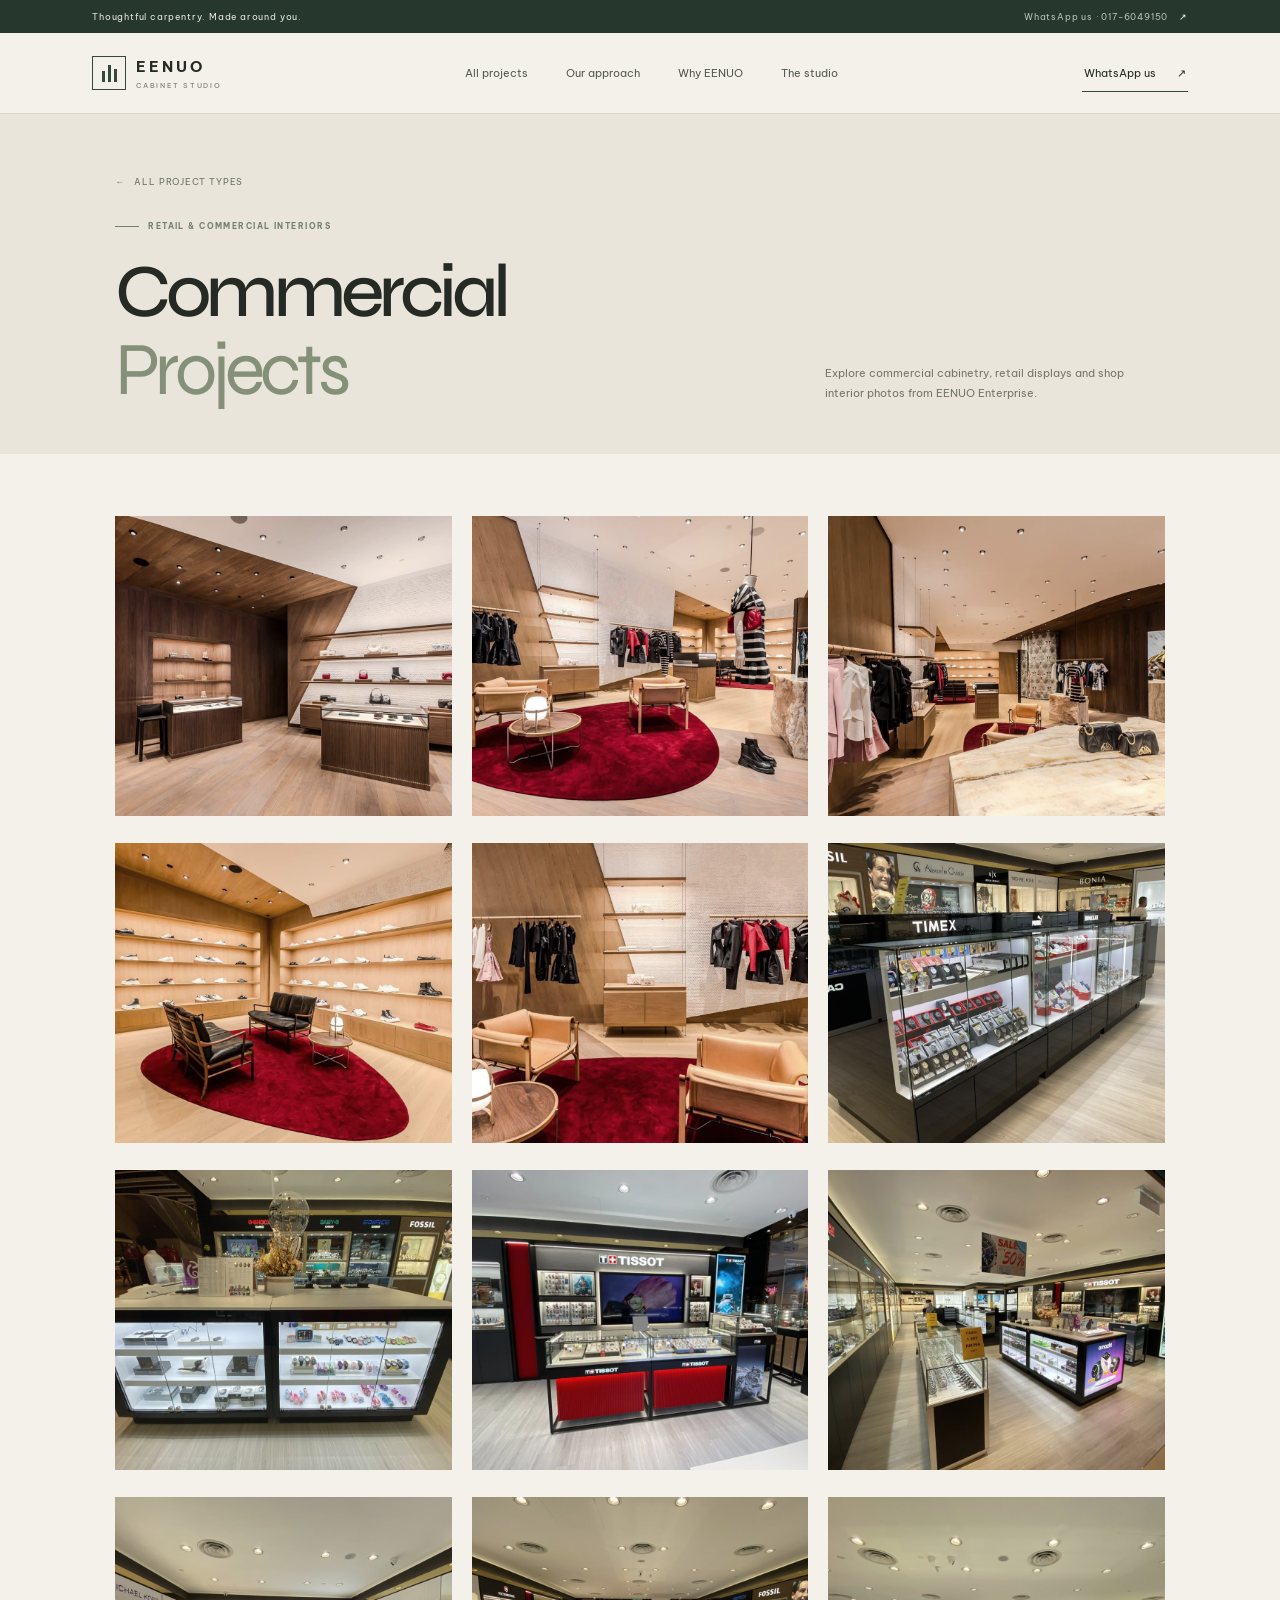
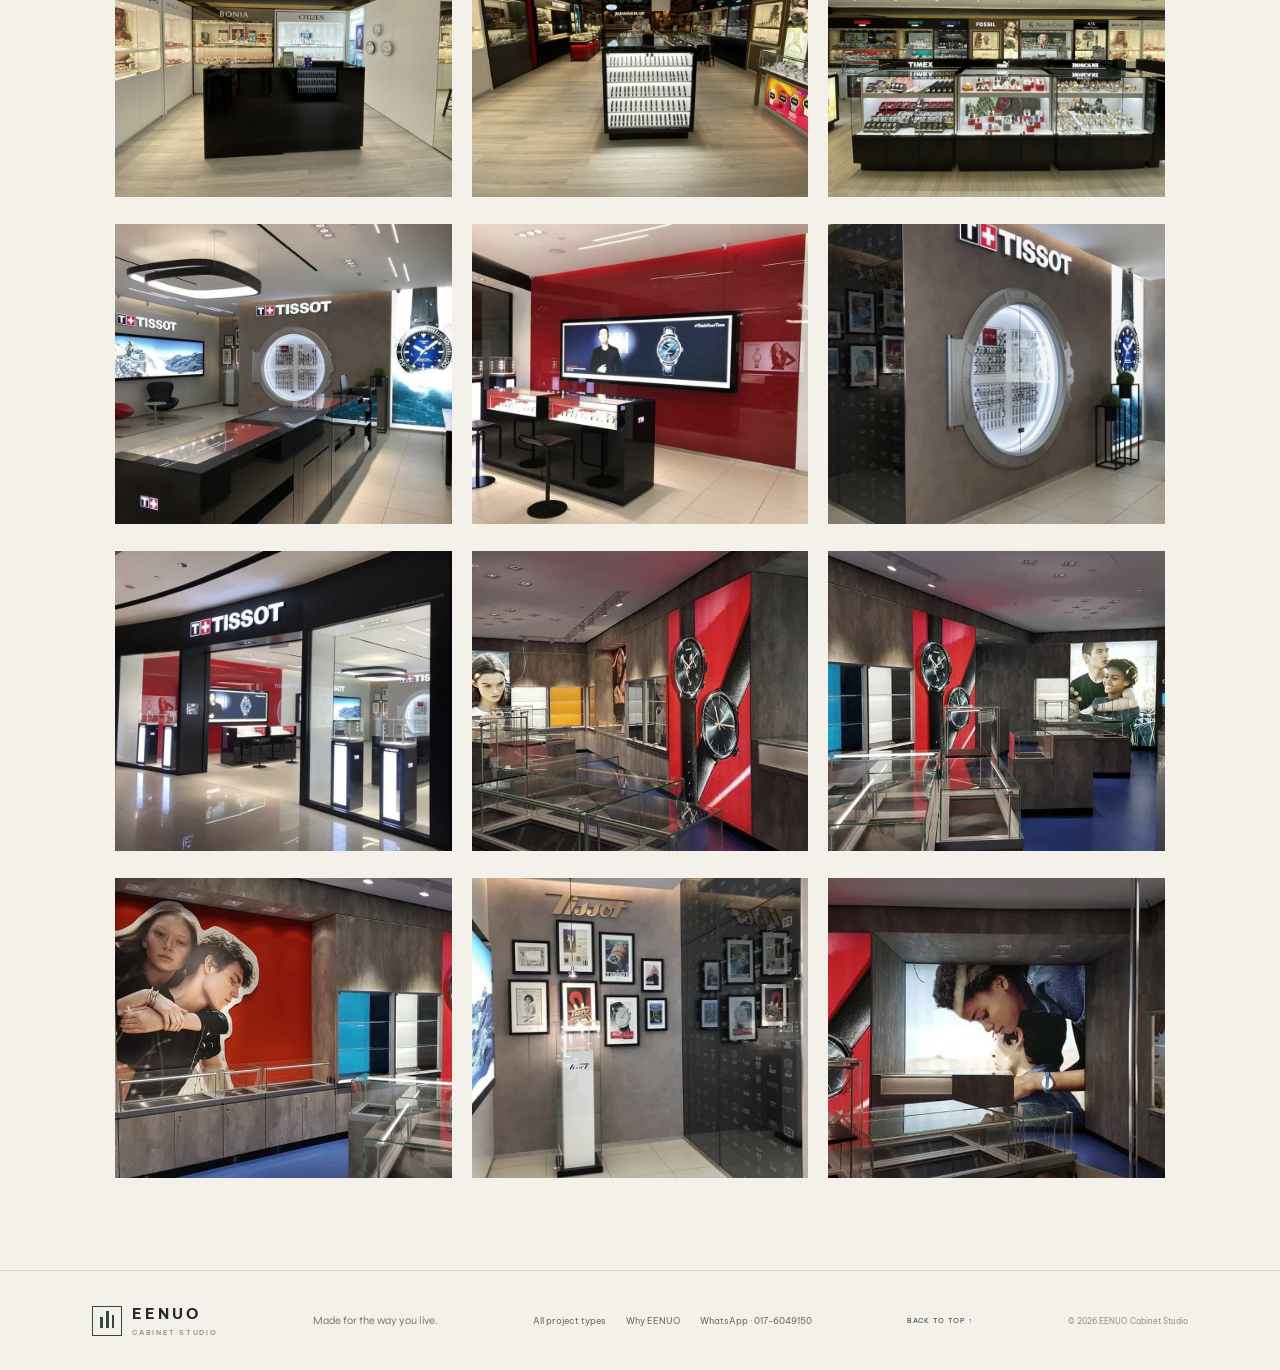
==== commercial.html @ 4eb57b09 "Add EENUO website pages and styles" ====
<!doctype html>
<html lang="en">
  <head>
    <meta charset="UTF-8" />
    <meta name="viewport" content="width=device-width, initial-scale=1.0" />
    <meta name="theme-color" content="#f4f1ea" />
    <meta name="description" content="21 commercial project photos from EENUO Cabinet Studio." />
    <title>Commercial Projects — EENUO Cabinet Studio</title>
    <link rel="preconnect" href="https://fonts.googleapis.com" />
    <link rel="preconnect" href="https://fonts.gstatic.com" crossorigin />
    <link href="https://fonts.googleapis.com/css2?family=Be+Vietnam+Pro:wght@400;500;600;700&family=Syne:wght@400;500;600;700&display=swap" rel="stylesheet" />
    <link rel="stylesheet" href="styles.css" />
    <link rel="stylesheet" href="styles-portfolio.css" />
  </head>
  <body>
    <div class="topline"><span>Thoughtful carpentry. Made around you.</span><a href="https://wa.me/60176049150?text=Hi%20EENUO%20Cabinet%20Studio%2C%20I%27d%20like%20to%20discuss%20a%20project." target="_blank" rel="noreferrer">WhatsApp us · 017-6049150 <span aria-hidden="true">↗</span></a></div>
    <header class="site-header">
      <a class="wordmark" href="index.html#top" aria-label="EENUO Cabinet Studio home"><span class="wordmark-icon" aria-hidden="true"><i></i><i></i><i></i></span><span>EENUO<small>CABINET STUDIO</small></span></a>
      <nav class="desktop-nav" aria-label="Main navigation"><a href="index.html#work">All projects</a><a href="index.html#approach">Our approach</a><a href="index.html#why-us">Why EENUO</a><a href="index.html#studio">The studio</a></nav>
      <a class="nav-cta" href="https://wa.me/60176049150?text=Hi%20EENUO%20Cabinet%20Studio%2C%20I%27d%20like%20to%20discuss%20a%20project." target="_blank" rel="noreferrer">WhatsApp us <span aria-hidden="true">↗</span></a>
      <details class="mobile-nav"><summary aria-label="Open navigation"><span></span><span></span></summary><div class="mobile-panel"><a href="index.html#work">All projects</a><a href="index.html#approach">Our approach</a><a href="index.html#why-us">Why EENUO</a><a href="index.html#studio">The studio</a><a href="https://wa.me/60176049150?text=Hi%20EENUO%20Cabinet%20Studio%2C%20I%27d%20like%20to%20discuss%20a%20project." target="_blank" rel="noreferrer">WhatsApp us ↗</a></div></details>
    </header>
    <main>
      <section class="portfolio-hero">
        <a class="portfolio-back" href="index.html#work">← <span>All project types</span></a>
        <div class="portfolio-heading"><div><p class="eyebrow"><span></span> RETAIL & COMMERCIAL INTERIORS</p><h1>Commercial<br /><em>Projects</em></h1></div><p>Explore commercial cabinetry, retail displays and shop interior photos from EENUO Enterprise.</p></div>
      </section>
      <section class="portfolio-gallery" aria-label="Commercial project gallery">
        <div class="gallery-grid">
        <button class="gallery-item" type="button" data-lightbox-src="assets/commercial/commercial-01.jpg" aria-label="View Commercial project 01 photo">
          <span class="gallery-image"><img src="assets/commercial/commercial-01.jpg" alt="Commercial cabinetry and interior work photo 01 from EENUO Enterprise" loading="lazy" /></span>
        </button>
        <button class="gallery-item" type="button" data-lightbox-src="assets/commercial/commercial-02.jpg" aria-label="View Commercial project 02 photo">
          <span class="gallery-image"><img src="assets/commercial/commercial-02.jpg" alt="Commercial cabinetry and interior work photo 02 from EENUO Enterprise" loading="lazy" /></span>
        </button>
        <button class="gallery-item" type="button" data-lightbox-src="assets/commercial/commercial-03.jpg" aria-label="View Commercial project 03 photo">
          <span class="gallery-image"><img src="assets/commercial/commercial-03.jpg" alt="Commercial cabinetry and interior work photo 03 from EENUO Enterprise" loading="lazy" /></span>
        </button>
        <button class="gallery-item" type="button" data-lightbox-src="assets/commercial/commercial-04.jpg" aria-label="View Commercial project 04 photo">
          <span class="gallery-image"><img src="assets/commercial/commercial-04.jpg" alt="Commercial cabinetry and interior work photo 04 from EENUO Enterprise" loading="lazy" /></span>
        </button>
        <button class="gallery-item" type="button" data-lightbox-src="assets/commercial/commercial-05.jpg" aria-label="View Commercial project 05 photo">
          <span class="gallery-image"><img src="assets/commercial/commercial-05.jpg" alt="Commercial cabinetry and interior work photo 05 from EENUO Enterprise" loading="lazy" /></span>
        </button>
        <button class="gallery-item" type="button" data-lightbox-src="assets/commercial/commercial-06.jpg" aria-label="View Commercial project 06 photo">
          <span class="gallery-image"><img src="assets/commercial/commercial-06.jpg" alt="Commercial cabinetry and interior work photo 06 from EENUO Enterprise" loading="lazy" /></span>
        </button>
        <button class="gallery-item" type="button" data-lightbox-src="assets/commercial/commercial-07.jpg" aria-label="View Commercial project 07 photo">
          <span class="gallery-image"><img src="assets/commercial/commercial-07.jpg" alt="Commercial cabinetry and interior work photo 07 from EENUO Enterprise" loading="lazy" /></span>
        </button>
        <button class="gallery-item" type="button" data-lightbox-src="assets/commercial/commercial-08.jpg" aria-label="View Commercial project 08 photo">
          <span class="gallery-image"><img src="assets/commercial/commercial-08.jpg" alt="Commercial cabinetry and interior work photo 08 from EENUO Enterprise" loading="lazy" /></span>
        </button>
        <button class="gallery-item" type="button" data-lightbox-src="assets/commercial/commercial-09.jpg" aria-label="View Commercial project 09 photo">
          <span class="gallery-image"><img src="assets/commercial/commercial-09.jpg" alt="Commercial cabinetry and interior work photo 09 from EENUO Enterprise" loading="lazy" /></span>
        </button>
        <button class="gallery-item" type="button" data-lightbox-src="assets/commercial/commercial-10.jpg" aria-label="View Commercial project 10 photo">
          <span class="gallery-image"><img src="assets/commercial/commercial-10.jpg" alt="Commercial cabinetry and interior work photo 10 from EENUO Enterprise" loading="lazy" /></span>
        </button>
        <button class="gallery-item" type="button" data-lightbox-src="assets/commercial/commercial-11.jpg" aria-label="View Commercial project 11 photo">
          <span class="gallery-image"><img src="assets/commercial/commercial-11.jpg" alt="Commercial cabinetry and interior work photo 11 from EENUO Enterprise" loading="lazy" /></span>
        </button>
        <button class="gallery-item" type="button" data-lightbox-src="assets/commercial/commercial-12.jpg" aria-label="View Commercial project 12 photo">
          <span class="gallery-image"><img src="assets/commercial/commercial-12.jpg" alt="Commercial cabinetry and interior work photo 12 from EENUO Enterprise" loading="lazy" /></span>
        </button>
        <button class="gallery-item" type="button" data-lightbox-src="assets/commercial/commercial-13.jpg" aria-label="View Commercial project 13 photo">
          <span class="gallery-image"><img src="assets/commercial/commercial-13.jpg" alt="Commercial cabinetry and interior work photo 13 from EENUO Enterprise" loading="lazy" /></span>
        </button>
        <button class="gallery-item" type="button" data-lightbox-src="assets/commercial/commercial-14.jpg" aria-label="View Commercial project 14 photo">
          <span class="gallery-image"><img src="assets/commercial/commercial-14.jpg" alt="Commercial cabinetry and interior work photo 14 from EENUO Enterprise" loading="lazy" /></span>
        </button>
        <button class="gallery-item" type="button" data-lightbox-src="assets/commercial/commercial-15.jpg" aria-label="View Commercial project 15 photo">
          <span class="gallery-image"><img src="assets/commercial/commercial-15.jpg" alt="Commercial cabinetry and interior work photo 15 from EENUO Enterprise" loading="lazy" /></span>
        </button>
        <button class="gallery-item" type="button" data-lightbox-src="assets/commercial/commercial-16.jpg" aria-label="View Commercial project 16 photo">
          <span class="gallery-image"><img src="assets/commercial/commercial-16.jpg" alt="Commercial cabinetry and interior work photo 16 from EENUO Enterprise" loading="lazy" /></span>
        </button>
        <button class="gallery-item" type="button" data-lightbox-src="assets/commercial/commercial-17.jpg" aria-label="View Commercial project 17 photo">
          <span class="gallery-image"><img src="assets/commercial/commercial-17.jpg" alt="Commercial cabinetry and interior work photo 17 from EENUO Enterprise" loading="lazy" /></span>
        </button>
        <button class="gallery-item" type="button" data-lightbox-src="assets/commercial/commercial-18.jpg" aria-label="View Commercial project 18 photo">
          <span class="gallery-image"><img src="assets/commercial/commercial-18.jpg" alt="Commercial cabinetry and interior work photo 18 from EENUO Enterprise" loading="lazy" /></span>
        </button>
        <button class="gallery-item" type="button" data-lightbox-src="assets/commercial/commercial-19.jpg" aria-label="View Commercial project 19 photo">
          <span class="gallery-image"><img src="assets/commercial/commercial-19.jpg" alt="Commercial cabinetry and interior work photo 19 from EENUO Enterprise" loading="lazy" /></span>
        </button>
        <button class="gallery-item" type="button" data-lightbox-src="assets/commercial/commercial-20.jpg" aria-label="View Commercial project 20 photo">
          <span class="gallery-image"><img src="assets/commercial/commercial-20.jpg" alt="Commercial cabinetry and interior work photo 20 from EENUO Enterprise" loading="lazy" /></span>
        </button>
        <button class="gallery-item" type="button" data-lightbox-src="assets/commercial/commercial-21.jpg" aria-label="View Commercial project 21 photo">
          <span class="gallery-image"><img src="assets/commercial/commercial-21.jpg" alt="Commercial cabinetry and interior work photo 21 from EENUO Enterprise" loading="lazy" /></span>
        </button>
        </div>
      </section>
    </main>
    <dialog class="lightbox" id="project-lightbox" aria-label="Project photo viewer">
      <img id="lightbox-image" alt="" />
      <div class="lightbox-bar"><button class="lightbox-close" type="button" aria-label="Close photo">×</button></div>
    </dialog>
    <footer class="footer"><a class="wordmark footer-brand" href="index.html#top"><span class="wordmark-icon" aria-hidden="true"><i></i><i></i><i></i></span><span>EENUO<small>CABINET STUDIO</small></span></a><p>Made for the way you live.</p><nav aria-label="Footer navigation"><a href="index.html#work">All project types</a><a href="index.html#why-us">Why EENUO</a><a href="https://wa.me/60176049150?text=Hi%20EENUO%20Cabinet%20Studio%2C%20I%27d%20like%20to%20discuss%20a%20project." target="_blank" rel="noreferrer">WhatsApp · 017-6049150</a></nav><a class="back-top" href="#top">BACK TO TOP ↑</a><span class="copyright">© 2026 EENUO Cabinet Studio</span></footer>
    <script src="script.js"></script>
  </body>
</html>
---- styles.css ----
:root{--paper:#f4f1ea;--paper2:#e9e5db;--ink:#262a25;--muted:#74766d;--line:#d9d6cc;--green:#34483c;--green2:#26372e;--olive:#a8a78e;--serif:"Manrope",Arial,sans-serif;--sans:"DM Sans",Arial,sans-serif}*{box-sizing:border-box}html{scroll-behavior:smooth;scroll-padding-top:90px}body{margin:0;background:var(--paper);color:var(--ink);font-family:var(--sans);font-size:14px;-webkit-font-smoothing:antialiased}a{color:inherit;text-decoration:none}img{display:block;width:100%;height:100%;object-fit:cover}.topline{height:33px;background:var(--green2);color:#e8e7df;display:flex;align-items:center;justify-content:space-between;padding:0 7.2%;font-size:9px;letter-spacing:.09em}.topline>a{color:#b9c0b2}.topline>a span{margin-left:8px;color:#fff}.site-header{height:81px;display:flex;align-items:center;justify-content:space-between;padding:0 7.2%;border-bottom:1px solid var(--line);position:relative;z-index:5;background:var(--paper)}.wordmark{display:flex;align-items:center;gap:10px;font-size:15px;font-weight:700;letter-spacing:.2em}.wordmark small{display:block;font-size:7px;font-weight:500;letter-spacing:.25em;color:#85867b;margin-top:5px}.wordmark-icon{height:34px;width:34px;border:1px solid var(--green);display:flex;align-items:end;justify-content:center;gap:3px;padding:7px}.wordmark-icon i{width:3px;background:var(--green);display:block}.wordmark-icon i:nth-child(1){height:11px}.wordmark-icon i:nth-child(2){height:17px}.wordmark-icon i:nth-child(3){height:13px}.desktop-nav{display:flex;gap:38px;font-size:11px;color:#555a51}.desktop-nav a:hover,.footer nav a:hover{color:#8a6849}.nav-cta{border-bottom:1px solid var(--green);padding:11px 2px;font-size:11px}.nav-cta span{margin-left:18px}.mobile-nav{display:none}.hero{position:relative;min-height:620px;display:grid;grid-template-columns:.84fr 1.16fr;padding:59px 7.2% 66px;gap:5.2%;align-items:center}.hero-copy{padding:0 0 2px 2.5%;position:relative;z-index:1}.eyebrow{display:flex;align-items:center;gap:9px;font-size:8px;font-weight:700;letter-spacing:.18em;color:#71806c;margin:0 0 22px}.eyebrow>span{width:24px;height:1px;background:currentColor}h1,h2,h3,p{margin-top:0}h1,h2{font-family:var(--serif);font-weight:500;letter-spacing:-.065em}h1{font-size:clamp(55px,6.3vw,88px);line-height:1.02;margin:0 0 24px}h1 em,h2 em{font-style:normal;color:#859078;font-weight:400}.hero-lede{font-size:14px;line-height:1.85;color:#70736a;max-width:330px;margin:0 0 26px}.button{display:inline-flex;align-items:center;justify-content:space-between;gap:30px;padding:15px 18px;font-size:10px;letter-spacing:.04em;transition:background .2s,transform .2s}.button:hover{transform:translateY(-2px)}.button-dark{background:var(--green);color:#f5f2e9}.button-dark:hover{background:var(--green2)}.button span{font-size:15px}.hero-foot{display:flex;align-items:center;justify-content:space-between;max-width:332px;border-top:1px solid var(--line);margin-top:59px;padding-top:15px;color:#85867d;font-size:7px;line-height:1.55;letter-spacing:.1em}.hero-foot>b,.hero-foot b{color:var(--green);font-weight:600}.hero-index{display:flex;align-items:center;gap:9px;color:var(--green);font-size:8px}.hero-index i{width:29px;height:1px;background:#afb3a5}.hero-image-wrap{height:465px;position:relative;background:#dad8ce}.hero-image-wrap>img{filter:saturate(.78)}.hero-image-wrap:after{content:"";position:absolute;inset:12px;border:1px solid #ffffff72;pointer-events:none}.hero-image-note{position:absolute;z-index:1;left:-28px;bottom:28px;background:var(--paper);display:flex;align-items:center;gap:11px;padding:12px 16px;font-size:7px;letter-spacing:.13em;line-height:1.6}.note-symbol{font-size:21px;color:#89957e}.hero-image-tag{position:absolute;right:0;bottom:-24px;font-size:7px;letter-spacing:.13em;color:#777a70}.hero-image-tag i{display:inline-block;width:31px;height:1px;background:#aeb0a3;vertical-align:middle;margin:0 8px}.vertical-label{position:absolute;right:2.7%;top:50%;writing-mode:vertical-rl;transform:translateY(-50%);font-size:7px;letter-spacing:.18em;color:#85877c}.vertical-label i{height:28px;width:1px;background:#aeb0a3;display:inline-block;margin:10px auto}.ticker{height:65px;border-top:1px solid var(--line);border-bottom:1px solid var(--line);display:flex;justify-content:center;align-items:center;gap:34px;color:#666c62;font-size:9px;letter-spacing:.14em;text-transform:uppercase}.ticker i{font-style:normal;font-size:12px;color:#9da08e}.section-pad{padding:105px 9%}.section-heading{display:flex;justify-content:space-between;align-items:end;margin-bottom:40px}.section-heading .eyebrow{margin-bottom:18px}h2{font-size:clamp(43px,5vw,66px);line-height:1.08;margin:0}.heading-note{max-width:300px;color:var(--muted);font-size:11px;line-height:1.8;margin:0 1% 5px 25px}.work-grid{display:grid;grid-template-columns:1.2fr 1fr 1fr;align-items:start;gap:20px}.work-card{display:block;min-width:0}.work-card-large{padding-top:26px}.work-photo{height:268px;position:relative;overflow:hidden;background:#e0ddd3}.work-card-large .work-photo{height:323px}.work-photo img{filter:saturate(.72);transition:transform .55s,filter .4s}.work-card:hover .work-photo img{transform:scale(1.035);filter:saturate(.95)}.photo-index{position:absolute;top:12px;left:12px;background:var(--paper);padding:7px 10px;font-size:8px;color:var(--green);letter-spacing:.12em}.photo-arrow{position:absolute;right:12px;bottom:12px;display:grid;place-items:center;width:32px;height:32px;background:var(--paper);font-size:15px;transition:background .2s,color .2s}.work-card:hover .photo-arrow{background:var(--green);color:#fff}.work-meta{display:flex;justify-content:space-between;gap:10px;align-items:center;padding:17px 0 15px;border-bottom:1px solid var(--line)}.work-meta h3{font-family:var(--serif);font-size:20px;font-weight:500;letter-spacing:-.04em;margin:0 0 6px}.work-meta p{font-size:9px;line-height:1.6;color:var(--muted);margin:0}.work-meta>span{font-size:7px;letter-spacing:.1em;color:#73796d;white-space:nowrap}.work-meta>span b{font-size:11px;color:var(--green);font-weight:400;margin-left:5px}.work-bottom{display:flex;justify-content:space-between;padding-top:18px;font-size:7px;letter-spacing:.17em;color:#8a8c81}.work-bottom b{color:#8e977e;margin-left:8px;font-size:12px}.quote-band{min-height:280px;background:var(--green);color:#f3f0e7;display:flex;flex-direction:column;align-items:center;justify-content:center;position:relative;text-align:center;overflow:hidden}.quote-band:before,.quote-band:after{content:"";position:absolute;width:230px;height:230px;border:1px solid #ffffff16;border-radius:50%}.quote-band:before{left:-80px;top:-110px}.quote-band:after{right:-50px;bottom:-140px;width:320px;height:320px}.quote-mark{font-family:Georgia,serif;font-size:44px;line-height:.6;color:#b5b99f}.quote-band p{font-family:var(--serif);font-size:clamp(30px,4vw,47px);line-height:1.16;letter-spacing:-.05em;margin:7px 0 17px}.quote-band p em{font-style:normal;color:#bdc1a9}.quote-caption{font-size:7px;letter-spacing:.19em;color:#d3d7c5}.approach{display:grid;grid-template-columns:1fr 1fr;gap:9%;align-items:center}.approach-visual{height:512px;position:relative;background:#dedbd1}.approach-visual>img{filter:saturate(.75)}.approach-stamp{position:absolute;right:-25px;top:35px;width:82px;height:82px;display:grid;place-items:center;text-align:center;background:#a6a88f;color:#fff;font-size:9px;line-height:1.5;letter-spacing:.12em;border-radius:50%;transform:rotate(8deg)}.image-credit{position:absolute;left:16px;bottom:15px;color:#fff;font-size:7px;letter-spacing:.13em;text-shadow:0 1px 5px #0009}.approach-copy{padding:13px 0}.approach-copy h2{margin-bottom:20px}.approach-copy>p:not(.eyebrow){max-width:425px;font-size:11px;line-height:1.85;color:var(--muted);margin:0 0 23px}.steps{border-top:1px solid var(--line)}.step{display:grid;grid-template-columns:35px 1fr 14px;gap:10px;align-items:start;padding:14px 0;border-bottom:1px solid var(--line)}.step>span{font-size:8px;color:#8b9580;padding-top:3px}.step h3{font-family:var(--serif);font-size:15px;font-weight:500;margin:0 0 4px}.step p{color:var(--muted);font-size:9px;line-height:1.6;margin:0}.step>i{font-size:12px;color:#77846c;font-style:normal}.text-link{display:inline-block;margin-top:21px;padding-bottom:6px;border-bottom:1px solid #9da193;font-size:10px}.text-link span{margin-left:14px;color:var(--green)}.studio{display:grid;grid-template-columns:.85fr 1.15fr;min-height:492px;background:var(--green2);color:#f4f1e9;position:relative;overflow:hidden}.studio-copy{padding:78px 6% 75px 18%;align-self:center;z-index:1}.studio-copy .eyebrow{color:#c2c7ad}.studio-copy h2{font-size:clamp(39px,4.8vw,61px);margin-bottom:20px}.studio-copy h2 em{color:#bdc2a6}.studio-copy>p:not(.eyebrow){max-width:360px;color:#c5c7bd;font-size:11px;line-height:1.9;margin-bottom:23px}.button-light{background:var(--paper);color:var(--green2)}.button-light:hover{background:#d8dacd}.studio-visual{min-height:492px;position:relative;margin:37px 7% 37px 0}.studio-visual img{filter:saturate(.72)}.studio-caption{position:absolute;bottom:0;right:0;display:flex;align-items:center;gap:10px;padding:12px 15px;background:var(--paper);color:#6b7064;font-size:7px;letter-spacing:.13em}.studio-caption i{height:1px;width:18px;background:#8a9380}.studio-watermark{position:absolute;font-family:var(--serif);font-size:500px;line-height:1;color:#ffffff08;left:-55px;bottom:-200px;pointer-events:none}.contact{display:grid;grid-template-columns:.85fr 1.15fr;gap:10%;align-items:start}.contact-intro{padding-top:8px}.contact-intro h2{margin-bottom:19px}.contact-intro>p:not(.eyebrow){font-size:11px;line-height:1.9;color:var(--muted);max-width:350px}.contact-aside{display:flex;align-items:center;gap:12px;margin-top:34px;font-size:8px;line-height:1.55;letter-spacing:.12em;color:#71776a}.contact-aside b{font-weight:600;color:var(--green)}.contact-seal{width:40px;height:40px;display:grid;place-items:center;border:1px solid #aeb29f;border-radius:50%;font-family:var(--serif);font-size:20px;color:var(--green)}.project-form{padding:26px 30px 24px;border:1px solid var(--line);background:#f7f5ef}.form-top{display:flex;justify-content:space-between;padding-bottom:17px;margin-bottom:19px;border-bottom:1px solid var(--line);font-size:7px;letter-spacing:.15em;color:#818579}.project-form label{display:block;font-size:9px;color:#555b51;margin-bottom:16px}.project-form input,.project-form select,.project-form textarea{display:block;width:100%;border:0;border-bottom:1px solid #d5d4ca;border-radius:0;background:transparent;padding:10px 0;color:var(--ink);font:400 11px var(--sans);outline:none}.project-form input:focus,.project-form select:focus,.project-form textarea:focus{border-color:#78836e}.project-form input::placeholder,.project-form textarea::placeholder{color:#a3a49a}.project-form select{color:#777a70;appearance:none;background:linear-gradient(45deg,transparent 50%,#777a70 50%) calc(100% - 5px) 17px/5px 5px no-repeat,linear-gradient(135deg,#777a70 50%,transparent 50%) 100% 17px/5px 5px no-repeat}.project-form select option{color:var(--ink)}.project-form textarea{resize:vertical}.form-row{display:grid;grid-template-columns:1fr 1fr;gap:22px}.form-submit{border:0;cursor:pointer;margin-top:3px}.form-status{min-height:18px;color:var(--green);font-size:10px;line-height:1.6;margin:12px 0 0}.footer{min-height:100px;padding:20px 7.2%;border-top:1px solid var(--line);display:flex;align-items:center;justify-content:space-between;gap:18px}.footer-brand .wordmark-icon{width:30px;height:30px}.footer>p{font-family:var(--serif);font-size:11px;color:#787b71;margin:0}.footer nav{display:flex;gap:20px;font-size:9px;color:#686e63}.back-top{font-size:7px;letter-spacing:.1em;color:var(--green)}.copyright{font-size:8px;color:#919388}.mobile-panel{display:none}@media(max-width:950px){.site-header{padding:0 5%}.hero{padding-left:6%;padding-right:6%;gap:4%;grid-template-columns:.9fr 1.1fr}.hero-image-wrap{height:400px}.section-pad{padding-left:6%;padding-right:6%}.work-grid{gap:13px}.work-photo{height:225px}.work-card-large .work-photo{height:275px}.approach{gap:7%}.approach-visual{height:450px}.studio-copy{padding-left:12%}.footer{padding-left:5%;padding-right:5%}}@media(max-width:680px){html{scroll-padding-top:70px}.topline{height:30px;padding:0 5%;font-size:8px}.site-header{height:69px;padding:0 5%}.desktop-nav,.nav-cta{display:none}.mobile-nav{display:block;position:relative}.mobile-nav summary{list-style:none;display:flex;width:38px;height:38px;flex-direction:column;align-items:center;justify-content:center;gap:6px;cursor:pointer}.mobile-nav summary::-webkit-details-marker{display:none}.mobile-nav summary span{width:19px;height:1px;background:var(--ink)}.mobile-panel{position:absolute;display:none;right:0;top:47px;width:185px;padding:10px;background:var(--paper);border:1px solid var(--line);box-shadow:0 12px 25px #20261d1c}.mobile-nav[open] .mobile-panel{display:grid}.mobile-panel a{padding:12px 8px;font-size:11px}.hero{display:flex;flex-direction:column;align-items:stretch;padding:44px 6% 48px;gap:36px}.hero-copy{padding-left:0}.hero h1{font-size:59px}.hero-lede{font-size:13px}.hero-foot{margin-top:35px}.hero-image-wrap{height:320px;margin-left:8px}.hero-image-note{left:-9px;bottom:18px}.vertical-label{display:none}.ticker{height:auto;min-height:60px;flex-wrap:wrap;gap:11px 14px;padding:14px 5%;font-size:7px;letter-spacing:.1em}.ticker i{font-size:10px}.section-pad{padding:70px 6%}.section-heading{display:block;margin-bottom:27px}.heading-note{margin:16px 0 0;max-width:390px}.section-heading h2{font-size:45px}.work-grid{grid-template-columns:1fr;gap:24px}.work-card-large{padding-top:0}.work-photo,.work-card-large .work-photo{height:270px}.work-meta h3{font-size:21px}.work-bottom{font-size:6px;letter-spacing:.1em}.quote-band{min-height:240px;padding:20px}.quote-band p{font-size:36px}.approach{grid-template-columns:1fr;gap:38px}.approach-visual{height:360px;margin-right:12px}.approach-stamp{right:-13px;width:72px;height:72px;font-size:8px}.approach-copy h2{font-size:46px}.studio{grid-template-columns:1fr}.studio-copy{padding:67px 8% 32px}.studio-copy h2{font-size:48px}.studio-visual{min-height:290px;height:290px;margin:0 6% 32px}.studio-watermark{font-size:330px;bottom:-125px}.contact{grid-template-columns:1fr;gap:30px}.contact-intro h2{font-size:47px}.contact-aside{margin-top:20px}.project-form{padding:21px 18px}.form-row{grid-template-columns:1fr;gap:0}.footer{padding:23px 6%;flex-wrap:wrap}.footer>p{order:3;width:100%;margin:0}.footer nav{display:none}.copyright{font-size:7px}.back-top{margin-left:auto}}@media(prefers-reduced-motion:reduce){html{scroll-behavior:auto}*,*:before,*:after{transition:none!important}}
---- styles-portfolio.css ----
:root{--serif:"Syne",sans-serif;--sans:"Be Vietnam Pro",Arial,sans-serif}
h1,h2{font-weight:600}
.project-categories{display:grid;grid-template-columns:repeat(3,minmax(0,1fr));gap:20px}
.category-card{display:block;min-width:0}
.category-photo{height:292px;position:relative;overflow:hidden;background:#e0ddd3}
.category-photo img{filter:saturate(.75);transition:transform .55s,filter .4s}
.category-card:hover .category-photo img{transform:scale(1.035);filter:saturate(1)}
.category-number{position:absolute;top:12px;left:12px;background:var(--paper);padding:7px 10px;font-size:8px;color:var(--green);letter-spacing:.12em}
.category-arrow{position:absolute;right:12px;bottom:12px;display:grid;place-items:center;width:35px;height:35px;background:var(--paper);font-size:16px;transition:background .2s,color .2s}
.category-card:hover .category-arrow{background:var(--green);color:#fff}
.category-info{display:flex;justify-content:space-between;gap:10px;align-items:end;padding:16px 0 14px;border-bottom:1px solid var(--line)}
.category-info>div>span{font-size:7px;letter-spacing:.14em;color:#85887d}
.category-info h3{font-family:var(--serif);font-size:23px;font-weight:500;letter-spacing:-.04em;margin:5px 0 0}
.category-link{font-size:7px;letter-spacing:.1em;color:#73796d;white-space:nowrap}
.category-link b{font-size:11px;color:var(--green);font-weight:400;margin-left:5px}
.portfolio-hero{padding:57px 9% 45px;background:var(--paper2)}
.portfolio-back{display:inline-flex;align-items:center;gap:9px;color:#697164;font-size:9px;letter-spacing:.1em;text-transform:uppercase;margin-bottom:34px}
.portfolio-back:hover{color:var(--green)}
.portfolio-heading{display:flex;align-items:end;justify-content:space-between;gap:30px}
.portfolio-heading h1{font-family:var(--serif);font-size:clamp(45px,6vw,75px);line-height:1.04;letter-spacing:-.065em;font-weight:500;margin:0}
.portfolio-heading h1 em{font-style:normal;color:#859078;font-weight:400}
.portfolio-heading>p{max-width:340px;margin:0 0 5px;color:var(--muted);font-size:11px;line-height:1.8}
.portfolio-gallery{padding:62px 9% 92px}
.gallery-grid{display:grid;grid-template-columns:repeat(3,minmax(0,1fr));gap:27px 20px}
.gallery-item{display:block;width:100%;border:0;padding:0;text-align:left;background:transparent;cursor:zoom-in;color:var(--ink)}
.gallery-image{display:block;height:300px;overflow:hidden;background:#e1ded5}
.gallery-image img{transition:transform .55s;filter:saturate(.8)}
.gallery-item:hover .gallery-image img{transform:scale(1.035)}
.gallery-item:focus-visible{outline:2px solid #7d8a73;outline-offset:5px}
.lightbox{width:min(94vw,1100px);max-width:none;max-height:92vh;border:0;padding:0;background:#1f241f;color:#f5f2e9}
.lightbox::backdrop{background:#111712dc;backdrop-filter:blur(3px)}
.lightbox img{display:block;width:100%;height:min(74vh,760px);object-fit:contain;background:#1f241f}
.lightbox-bar{display:flex;align-items:center;justify-content:space-between;padding:13px 18px;font-size:10px;letter-spacing:.08em}
.lightbox-close{width:34px;height:34px;border:1px solid #ffffff65;color:#fff;background:transparent;font-size:21px;cursor:pointer}
.lightbox-close:hover{background:#ffffff20}
.why-section{display:grid;grid-template-columns:.95fr 1.05fr;gap:8%;align-items:center;padding:95px 9%;background:var(--paper2)}
.why-copy h2{font-size:clamp(40px,4.5vw,58px);margin:0 0 17px}
.why-intro{max-width:420px;color:var(--muted);font-size:11px;line-height:1.85;margin:0 0 19px}
.why-points{border-top:1px solid #d3d0c6}
.why-point{display:grid;grid-template-columns:30px 1fr;gap:10px;padding:13px 0;border-bottom:1px solid #d3d0c6}
.why-point>span{font-size:8px;color:#859078;padding-top:4px}
.why-point h3{font-family:var(--sans);font-size:11px;font-weight:600;margin:0 0 4px}
.why-point p{font-size:9px;line-height:1.65;color:var(--muted);margin:0}
.why-copy .text-link{margin-top:17px}
.why-photos{display:grid;grid-template-columns:1.1fr .9fr;grid-template-rows:1fr 1fr;gap:12px;height:430px}
.why-photo{display:block;position:relative;overflow:hidden;background:#dcd9cf}
.why-photo img{transition:transform .5s;filter:saturate(.78)}
.why-photo:hover img{transform:scale(1.035)}
.why-photo-main{grid-row:1/3}
.why-photo>span{position:absolute;left:10px;bottom:10px;background:var(--paper);padding:8px 9px;font-size:7px;letter-spacing:.1em;color:var(--green)}
@media(max-width:950px){.category-photo{height:250px}.portfolio-hero{padding-left:6%;padding-right:6%}.portfolio-gallery{padding-left:6%;padding-right:6%}.gallery-image{height:245px}.why-section{padding-left:6%;padding-right:6%;gap:5%}.why-photos{height:380px}}
@media(max-width:680px){.project-categories{grid-template-columns:1fr;gap:23px}.category-photo{height:265px}.category-info h3{font-size:22px}.portfolio-hero{padding:34px 6% 30px}.portfolio-back{margin-bottom:25px}.portfolio-heading{display:block}.portfolio-heading h1{font-size:54px}.portfolio-heading>p{margin-top:14px}.portfolio-gallery{padding:37px 6% 65px}.gallery-grid{grid-template-columns:1fr;gap:23px}.gallery-image{height:280px}.lightbox{width:96vw}.lightbox img{height:68vh}.why-section{grid-template-columns:1fr;gap:34px;padding:68px 6%}.why-copy h2{font-size:45px}.why-photos{height:350px;grid-template-columns:1.05fr .95fr}}
@media(prefers-reduced-motion:reduce){.category-photo img,.gallery-image img{transition:none}}
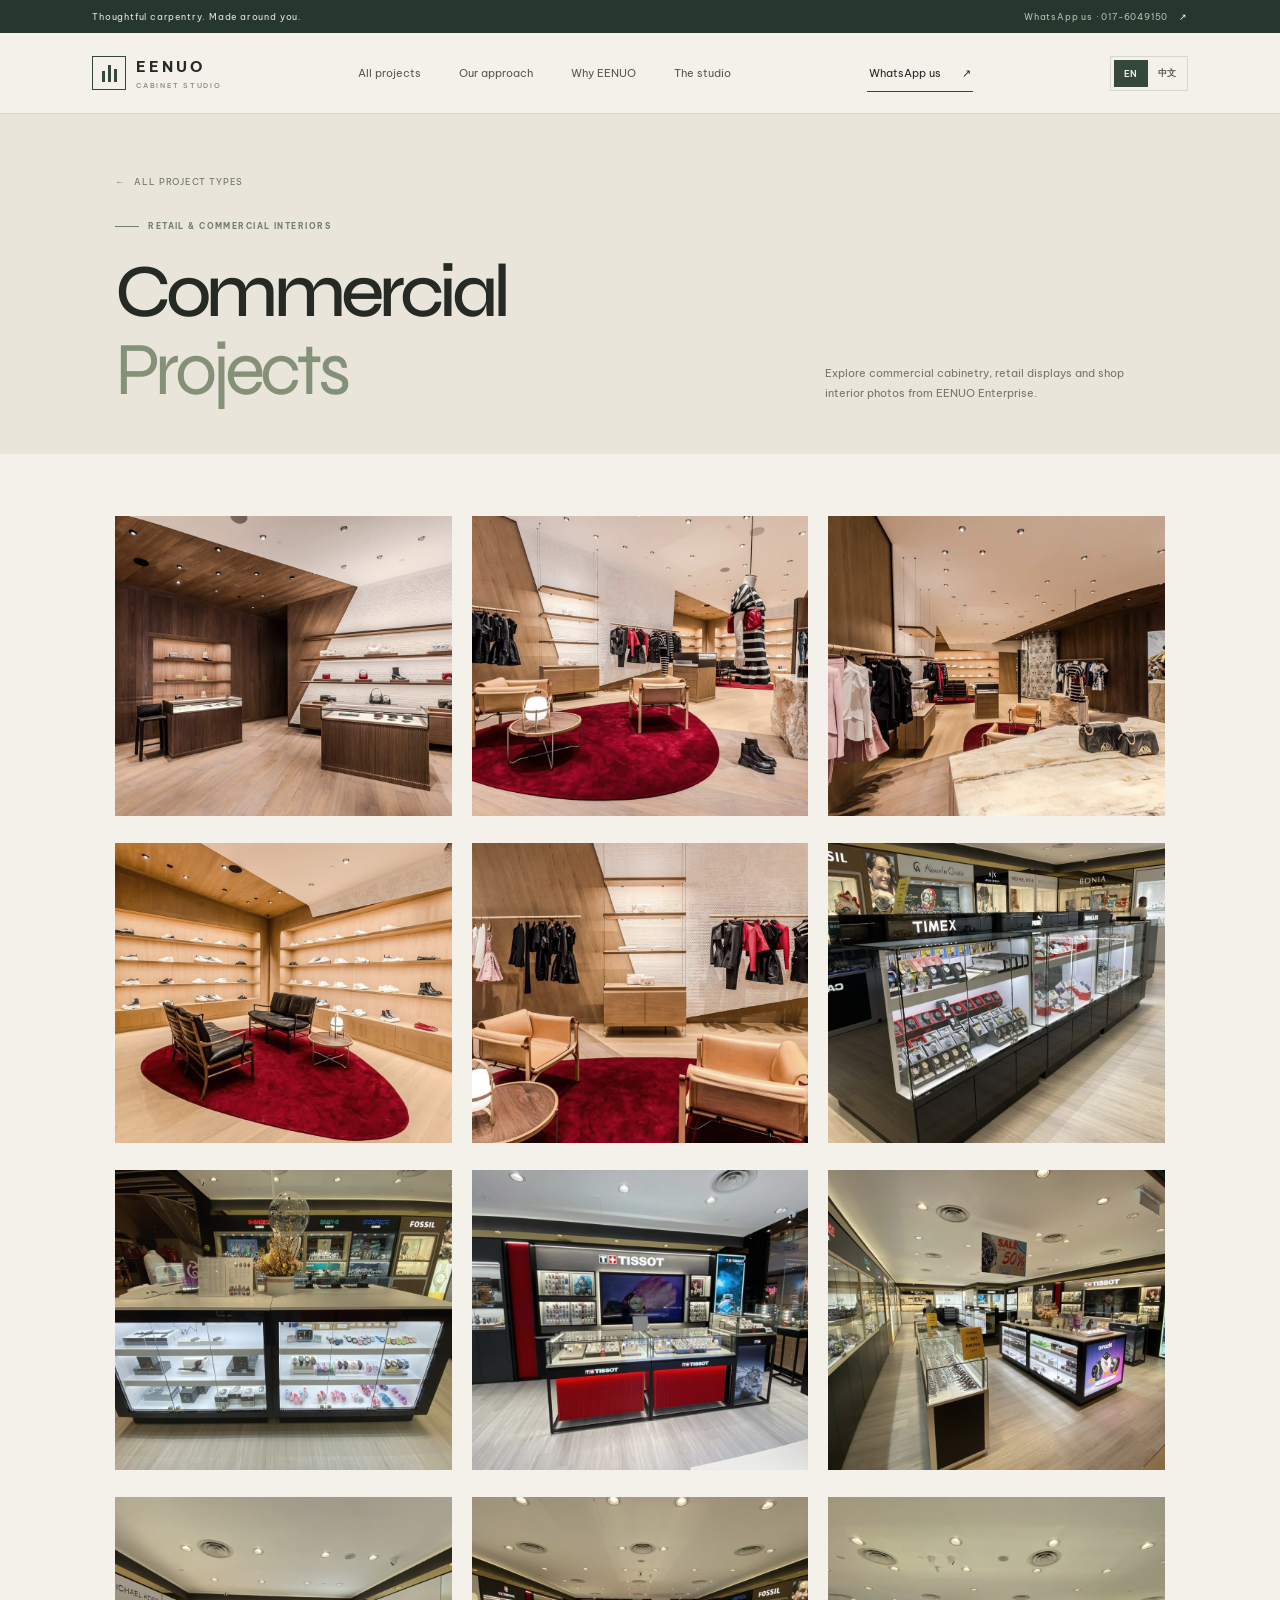
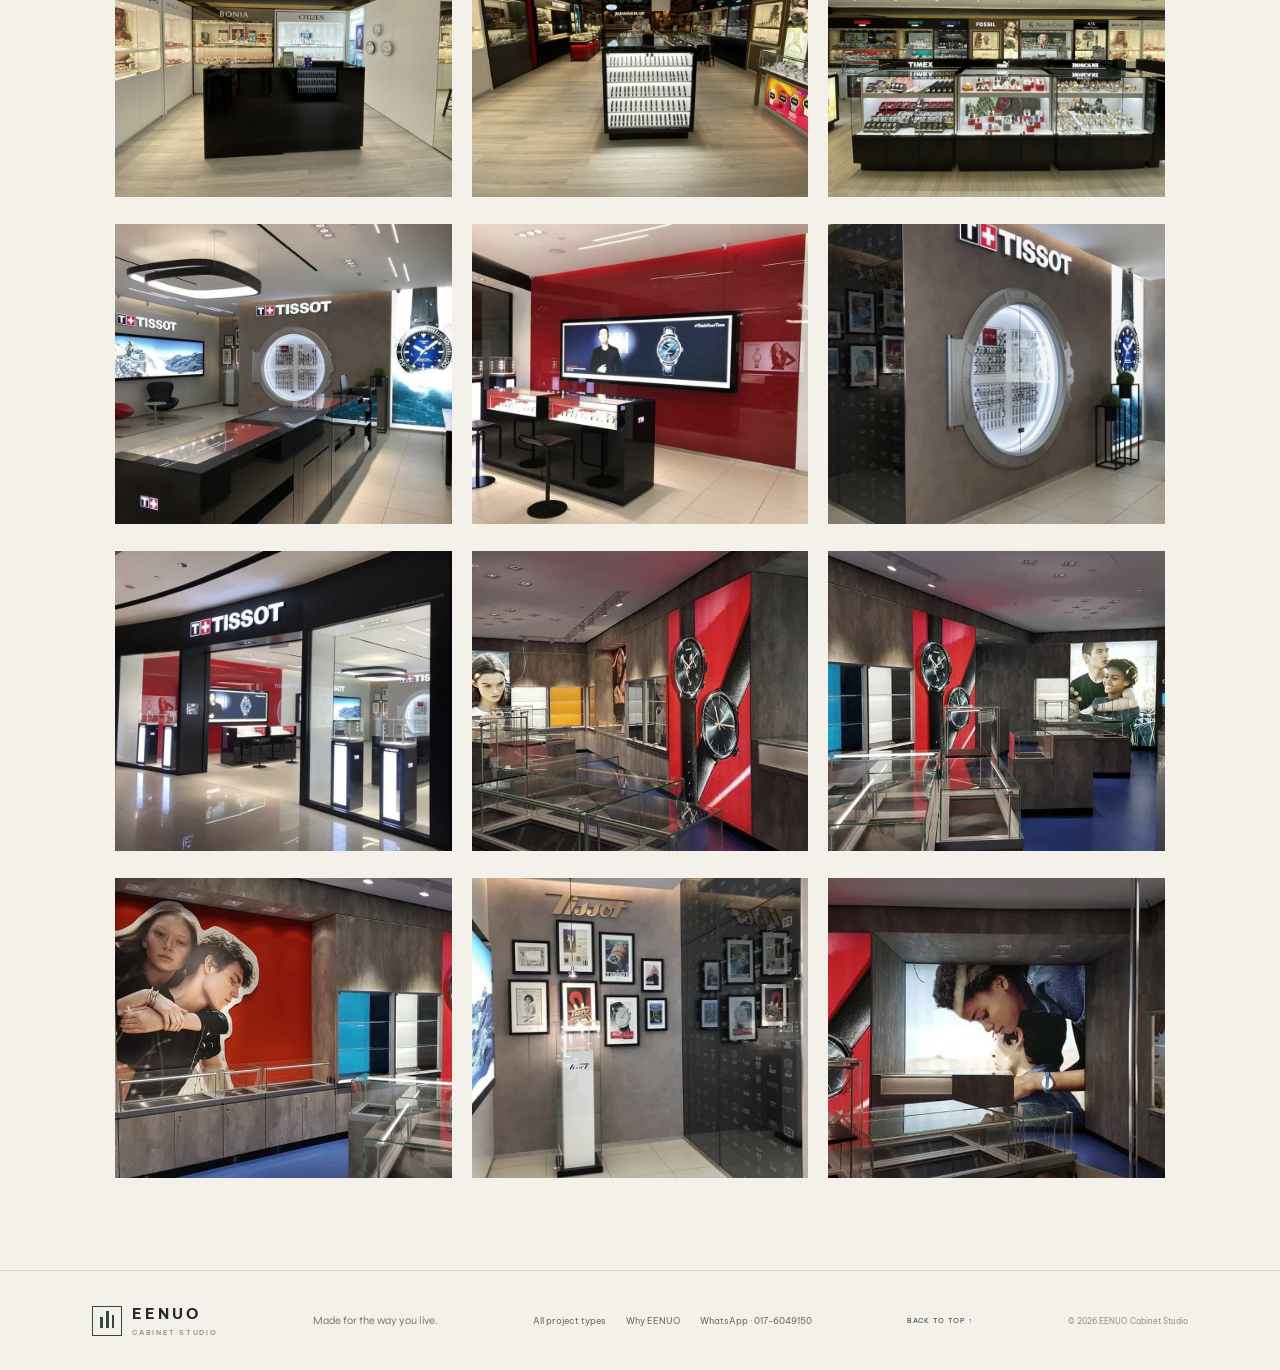
==== commit 0b203c65: "Add English and Chinese language switch" ====
--- a/commercial.html
+++ b/commercial.html
@@ -18,7 +18,7 @@
       <a class="wordmark" href="index.html#top" aria-label="EENUO Cabinet Studio home"><span class="wordmark-icon" aria-hidden="true"><i></i><i></i><i></i></span><span>EENUO<small>CABINET STUDIO</small></span></a>
       <nav class="desktop-nav" aria-label="Main navigation"><a href="index.html#work">All projects</a><a href="index.html#approach">Our approach</a><a href="index.html#why-us">Why EENUO</a><a href="index.html#studio">The studio</a></nav>
       <a class="nav-cta" href="https://wa.me/60176049150?text=Hi%20EENUO%20Cabinet%20Studio%2C%20I%27d%20like%20to%20discuss%20a%20project." target="_blank" rel="noreferrer">WhatsApp us <span aria-hidden="true">↗</span></a>
-      <details class="mobile-nav"><summary aria-label="Open navigation"><span></span><span></span></summary><div class="mobile-panel"><a href="index.html#work">All projects</a><a href="index.html#approach">Our approach</a><a href="index.html#why-us">Why EENUO</a><a href="index.html#studio">The studio</a><a href="https://wa.me/60176049150?text=Hi%20EENUO%20Cabinet%20Studio%2C%20I%27d%20like%20to%20discuss%20a%20project." target="_blank" rel="noreferrer">WhatsApp us ↗</a></div></details>
+      <div class="language-switch" role="group" aria-label="Language selector"><button type="button" data-language="en" aria-pressed="true">EN</button><button type="button" data-language="zh" aria-pressed="false">中文</button></div><details class="mobile-nav"><summary aria-label="Open navigation"><span></span><span></span></summary><div class="mobile-panel"><a href="index.html#work">All projects</a><a href="index.html#approach">Our approach</a><a href="index.html#why-us">Why EENUO</a><a href="index.html#studio">The studio</a><a href="https://wa.me/60176049150?text=Hi%20EENUO%20Cabinet%20Studio%2C%20I%27d%20like%20to%20discuss%20a%20project." target="_blank" rel="noreferrer">WhatsApp us ↗</a></div></details>
     </header>
     <main>
       <section class="portfolio-hero">
@@ -98,6 +98,6 @@
       <div class="lightbox-bar"><button class="lightbox-close" type="button" aria-label="Close photo">×</button></div>
     </dialog>
     <footer class="footer"><a class="wordmark footer-brand" href="index.html#top"><span class="wordmark-icon" aria-hidden="true"><i></i><i></i><i></i></span><span>EENUO<small>CABINET STUDIO</small></span></a><p>Made for the way you live.</p><nav aria-label="Footer navigation"><a href="index.html#work">All project types</a><a href="index.html#why-us">Why EENUO</a><a href="https://wa.me/60176049150?text=Hi%20EENUO%20Cabinet%20Studio%2C%20I%27d%20like%20to%20discuss%20a%20project." target="_blank" rel="noreferrer">WhatsApp · 017-6049150</a></nav><a class="back-top" href="#top">BACK TO TOP ↑</a><span class="copyright">© 2026 EENUO Cabinet Studio</span></footer>
-    <script src="script.js"></script>
+    <script src="script.js"></script><script src="language.js"></script>
   </body>
 </html>
--- a/styles.css
+++ b/styles.css
@@ -1 +1,7 @@
 :root{--paper:#f4f1ea;--paper2:#e9e5db;--ink:#262a25;--muted:#74766d;--line:#d9d6cc;--green:#34483c;--green2:#26372e;--olive:#a8a78e;--serif:"Manrope",Arial,sans-serif;--sans:"DM Sans",Arial,sans-serif}*{box-sizing:border-box}html{scroll-behavior:smooth;scroll-padding-top:90px}body{margin:0;background:var(--paper);color:var(--ink);font-family:var(--sans);font-size:14px;-webkit-font-smoothing:antialiased}a{color:inherit;text-decoration:none}img{display:block;width:100%;height:100%;object-fit:cover}.topline{height:33px;background:var(--green2);color:#e8e7df;display:flex;align-items:center;justify-content:space-between;padding:0 7.2%;font-size:9px;letter-spacing:.09em}.topline>a{color:#b9c0b2}.topline>a span{margin-left:8px;color:#fff}.site-header{height:81px;display:flex;align-items:center;justify-content:space-between;padding:0 7.2%;border-bottom:1px solid var(--line);position:relative;z-index:5;background:var(--paper)}.wordmark{display:flex;align-items:center;gap:10px;font-size:15px;font-weight:700;letter-spacing:.2em}.wordmark small{display:block;font-size:7px;font-weight:500;letter-spacing:.25em;color:#85867b;margin-top:5px}.wordmark-icon{height:34px;width:34px;border:1px solid var(--green);display:flex;align-items:end;justify-content:center;gap:3px;padding:7px}.wordmark-icon i{width:3px;background:var(--green);display:block}.wordmark-icon i:nth-child(1){height:11px}.wordmark-icon i:nth-child(2){height:17px}.wordmark-icon i:nth-child(3){height:13px}.desktop-nav{display:flex;gap:38px;font-size:11px;color:#555a51}.desktop-nav a:hover,.footer nav a:hover{color:#8a6849}.nav-cta{border-bottom:1px solid var(--green);padding:11px 2px;font-size:11px}.nav-cta span{margin-left:18px}.mobile-nav{display:none}.hero{position:relative;min-height:620px;display:grid;grid-template-columns:.84fr 1.16fr;padding:59px 7.2% 66px;gap:5.2%;align-items:center}.hero-copy{padding:0 0 2px 2.5%;position:relative;z-index:1}.eyebrow{display:flex;align-items:center;gap:9px;font-size:8px;font-weight:700;letter-spacing:.18em;color:#71806c;margin:0 0 22px}.eyebrow>span{width:24px;height:1px;background:currentColor}h1,h2,h3,p{margin-top:0}h1,h2{font-family:var(--serif);font-weight:500;letter-spacing:-.065em}h1{font-size:clamp(55px,6.3vw,88px);line-height:1.02;margin:0 0 24px}h1 em,h2 em{font-style:normal;color:#859078;font-weight:400}.hero-lede{font-size:14px;line-height:1.85;color:#70736a;max-width:330px;margin:0 0 26px}.button{display:inline-flex;align-items:center;justify-content:space-between;gap:30px;padding:15px 18px;font-size:10px;letter-spacing:.04em;transition:background .2s,transform .2s}.button:hover{transform:translateY(-2px)}.button-dark{background:var(--green);color:#f5f2e9}.button-dark:hover{background:var(--green2)}.button span{font-size:15px}.hero-foot{display:flex;align-items:center;justify-content:space-between;max-width:332px;border-top:1px solid var(--line);margin-top:59px;padding-top:15px;color:#85867d;font-size:7px;line-height:1.55;letter-spacing:.1em}.hero-foot>b,.hero-foot b{color:var(--green);font-weight:600}.hero-index{display:flex;align-items:center;gap:9px;color:var(--green);font-size:8px}.hero-index i{width:29px;height:1px;background:#afb3a5}.hero-image-wrap{height:465px;position:relative;background:#dad8ce}.hero-image-wrap>img{filter:saturate(.78)}.hero-image-wrap:after{content:"";position:absolute;inset:12px;border:1px solid #ffffff72;pointer-events:none}.hero-image-note{position:absolute;z-index:1;left:-28px;bottom:28px;background:var(--paper);display:flex;align-items:center;gap:11px;padding:12px 16px;font-size:7px;letter-spacing:.13em;line-height:1.6}.note-symbol{font-size:21px;color:#89957e}.hero-image-tag{position:absolute;right:0;bottom:-24px;font-size:7px;letter-spacing:.13em;color:#777a70}.hero-image-tag i{display:inline-block;width:31px;height:1px;background:#aeb0a3;vertical-align:middle;margin:0 8px}.vertical-label{position:absolute;right:2.7%;top:50%;writing-mode:vertical-rl;transform:translateY(-50%);font-size:7px;letter-spacing:.18em;color:#85877c}.vertical-label i{height:28px;width:1px;background:#aeb0a3;display:inline-block;margin:10px auto}.ticker{height:65px;border-top:1px solid var(--line);border-bottom:1px solid var(--line);display:flex;justify-content:center;align-items:center;gap:34px;color:#666c62;font-size:9px;letter-spacing:.14em;text-transform:uppercase}.ticker i{font-style:normal;font-size:12px;color:#9da08e}.section-pad{padding:105px 9%}.section-heading{display:flex;justify-content:space-between;align-items:end;margin-bottom:40px}.section-heading .eyebrow{margin-bottom:18px}h2{font-size:clamp(43px,5vw,66px);line-height:1.08;margin:0}.heading-note{max-width:300px;color:var(--muted);font-size:11px;line-height:1.8;margin:0 1% 5px 25px}.work-grid{display:grid;grid-template-columns:1.2fr 1fr 1fr;align-items:start;gap:20px}.work-card{display:block;min-width:0}.work-card-large{padding-top:26px}.work-photo{height:268px;position:relative;overflow:hidden;background:#e0ddd3}.work-card-large .work-photo{height:323px}.work-photo img{filter:saturate(.72);transition:transform .55s,filter .4s}.work-card:hover .work-photo img{transform:scale(1.035);filter:saturate(.95)}.photo-index{position:absolute;top:12px;left:12px;background:var(--paper);padding:7px 10px;font-size:8px;color:var(--green);letter-spacing:.12em}.photo-arrow{position:absolute;right:12px;bottom:12px;display:grid;place-items:center;width:32px;height:32px;background:var(--paper);font-size:15px;transition:background .2s,color .2s}.work-card:hover .photo-arrow{background:var(--green);color:#fff}.work-meta{display:flex;justify-content:space-between;gap:10px;align-items:center;padding:17px 0 15px;border-bottom:1px solid var(--line)}.work-meta h3{font-family:var(--serif);font-size:20px;font-weight:500;letter-spacing:-.04em;margin:0 0 6px}.work-meta p{font-size:9px;line-height:1.6;color:var(--muted);margin:0}.work-meta>span{font-size:7px;letter-spacing:.1em;color:#73796d;white-space:nowrap}.work-meta>span b{font-size:11px;color:var(--green);font-weight:400;margin-left:5px}.work-bottom{display:flex;justify-content:space-between;padding-top:18px;font-size:7px;letter-spacing:.17em;color:#8a8c81}.work-bottom b{color:#8e977e;margin-left:8px;font-size:12px}.quote-band{min-height:280px;background:var(--green);color:#f3f0e7;display:flex;flex-direction:column;align-items:center;justify-content:center;position:relative;text-align:center;overflow:hidden}.quote-band:before,.quote-band:after{content:"";position:absolute;width:230px;height:230px;border:1px solid #ffffff16;border-radius:50%}.quote-band:before{left:-80px;top:-110px}.quote-band:after{right:-50px;bottom:-140px;width:320px;height:320px}.quote-mark{font-family:Georgia,serif;font-size:44px;line-height:.6;color:#b5b99f}.quote-band p{font-family:var(--serif);font-size:clamp(30px,4vw,47px);line-height:1.16;letter-spacing:-.05em;margin:7px 0 17px}.quote-band p em{font-style:normal;color:#bdc1a9}.quote-caption{font-size:7px;letter-spacing:.19em;color:#d3d7c5}.approach{display:grid;grid-template-columns:1fr 1fr;gap:9%;align-items:center}.approach-visual{height:512px;position:relative;background:#dedbd1}.approach-visual>img{filter:saturate(.75)}.approach-stamp{position:absolute;right:-25px;top:35px;width:82px;height:82px;display:grid;place-items:center;text-align:center;background:#a6a88f;color:#fff;font-size:9px;line-height:1.5;letter-spacing:.12em;border-radius:50%;transform:rotate(8deg)}.image-credit{position:absolute;left:16px;bottom:15px;color:#fff;font-size:7px;letter-spacing:.13em;text-shadow:0 1px 5px #0009}.approach-copy{padding:13px 0}.approach-copy h2{margin-bottom:20px}.approach-copy>p:not(.eyebrow){max-width:425px;font-size:11px;line-height:1.85;color:var(--muted);margin:0 0 23px}.steps{border-top:1px solid var(--line)}.step{display:grid;grid-template-columns:35px 1fr 14px;gap:10px;align-items:start;padding:14px 0;border-bottom:1px solid var(--line)}.step>span{font-size:8px;color:#8b9580;padding-top:3px}.step h3{font-family:var(--serif);font-size:15px;font-weight:500;margin:0 0 4px}.step p{color:var(--muted);font-size:9px;line-height:1.6;margin:0}.step>i{font-size:12px;color:#77846c;font-style:normal}.text-link{display:inline-block;margin-top:21px;padding-bottom:6px;border-bottom:1px solid #9da193;font-size:10px}.text-link span{margin-left:14px;color:var(--green)}.studio{display:grid;grid-template-columns:.85fr 1.15fr;min-height:492px;background:var(--green2);color:#f4f1e9;position:relative;overflow:hidden}.studio-copy{padding:78px 6% 75px 18%;align-self:center;z-index:1}.studio-copy .eyebrow{color:#c2c7ad}.studio-copy h2{font-size:clamp(39px,4.8vw,61px);margin-bottom:20px}.studio-copy h2 em{color:#bdc2a6}.studio-copy>p:not(.eyebrow){max-width:360px;color:#c5c7bd;font-size:11px;line-height:1.9;margin-bottom:23px}.button-light{background:var(--paper);color:var(--green2)}.button-light:hover{background:#d8dacd}.studio-visual{min-height:492px;position:relative;margin:37px 7% 37px 0}.studio-visual img{filter:saturate(.72)}.studio-caption{position:absolute;bottom:0;right:0;display:flex;align-items:center;gap:10px;padding:12px 15px;background:var(--paper);color:#6b7064;font-size:7px;letter-spacing:.13em}.studio-caption i{height:1px;width:18px;background:#8a9380}.studio-watermark{position:absolute;font-family:var(--serif);font-size:500px;line-height:1;color:#ffffff08;left:-55px;bottom:-200px;pointer-events:none}.contact{display:grid;grid-template-columns:.85fr 1.15fr;gap:10%;align-items:start}.contact-intro{padding-top:8px}.contact-intro h2{margin-bottom:19px}.contact-intro>p:not(.eyebrow){font-size:11px;line-height:1.9;color:var(--muted);max-width:350px}.contact-aside{display:flex;align-items:center;gap:12px;margin-top:34px;font-size:8px;line-height:1.55;letter-spacing:.12em;color:#71776a}.contact-aside b{font-weight:600;color:var(--green)}.contact-seal{width:40px;height:40px;display:grid;place-items:center;border:1px solid #aeb29f;border-radius:50%;font-family:var(--serif);font-size:20px;color:var(--green)}.project-form{padding:26px 30px 24px;border:1px solid var(--line);background:#f7f5ef}.form-top{display:flex;justify-content:space-between;padding-bottom:17px;margin-bottom:19px;border-bottom:1px solid var(--line);font-size:7px;letter-spacing:.15em;color:#818579}.project-form label{display:block;font-size:9px;color:#555b51;margin-bottom:16px}.project-form input,.project-form select,.project-form textarea{display:block;width:100%;border:0;border-bottom:1px solid #d5d4ca;border-radius:0;background:transparent;padding:10px 0;color:var(--ink);font:400 11px var(--sans);outline:none}.project-form input:focus,.project-form select:focus,.project-form textarea:focus{border-color:#78836e}.project-form input::placeholder,.project-form textarea::placeholder{color:#a3a49a}.project-form select{color:#777a70;appearance:none;background:linear-gradient(45deg,transparent 50%,#777a70 50%) calc(100% - 5px) 17px/5px 5px no-repeat,linear-gradient(135deg,#777a70 50%,transparent 50%) 100% 17px/5px 5px no-repeat}.project-form select option{color:var(--ink)}.project-form textarea{resize:vertical}.form-row{display:grid;grid-template-columns:1fr 1fr;gap:22px}.form-submit{border:0;cursor:pointer;margin-top:3px}.form-status{min-height:18px;color:var(--green);font-size:10px;line-height:1.6;margin:12px 0 0}.footer{min-height:100px;padding:20px 7.2%;border-top:1px solid var(--line);display:flex;align-items:center;justify-content:space-between;gap:18px}.footer-brand .wordmark-icon{width:30px;height:30px}.footer>p{font-family:var(--serif);font-size:11px;color:#787b71;margin:0}.footer nav{display:flex;gap:20px;font-size:9px;color:#686e63}.back-top{font-size:7px;letter-spacing:.1em;color:var(--green)}.copyright{font-size:8px;color:#919388}.mobile-panel{display:none}@media(max-width:950px){.site-header{padding:0 5%}.hero{padding-left:6%;padding-right:6%;gap:4%;grid-template-columns:.9fr 1.1fr}.hero-image-wrap{height:400px}.section-pad{padding-left:6%;padding-right:6%}.work-grid{gap:13px}.work-photo{height:225px}.work-card-large .work-photo{height:275px}.approach{gap:7%}.approach-visual{height:450px}.studio-copy{padding-left:12%}.footer{padding-left:5%;padding-right:5%}}@media(max-width:680px){html{scroll-padding-top:70px}.topline{height:30px;padding:0 5%;font-size:8px}.site-header{height:69px;padding:0 5%}.desktop-nav,.nav-cta{display:none}.mobile-nav{display:block;position:relative}.mobile-nav summary{list-style:none;display:flex;width:38px;height:38px;flex-direction:column;align-items:center;justify-content:center;gap:6px;cursor:pointer}.mobile-nav summary::-webkit-details-marker{display:none}.mobile-nav summary span{width:19px;height:1px;background:var(--ink)}.mobile-panel{position:absolute;display:none;right:0;top:47px;width:185px;padding:10px;background:var(--paper);border:1px solid var(--line);box-shadow:0 12px 25px #20261d1c}.mobile-nav[open] .mobile-panel{display:grid}.mobile-panel a{padding:12px 8px;font-size:11px}.hero{display:flex;flex-direction:column;align-items:stretch;padding:44px 6% 48px;gap:36px}.hero-copy{padding-left:0}.hero h1{font-size:59px}.hero-lede{font-size:13px}.hero-foot{margin-top:35px}.hero-image-wrap{height:320px;margin-left:8px}.hero-image-note{left:-9px;bottom:18px}.vertical-label{display:none}.ticker{height:auto;min-height:60px;flex-wrap:wrap;gap:11px 14px;padding:14px 5%;font-size:7px;letter-spacing:.1em}.ticker i{font-size:10px}.section-pad{padding:70px 6%}.section-heading{display:block;margin-bottom:27px}.heading-note{margin:16px 0 0;max-width:390px}.section-heading h2{font-size:45px}.work-grid{grid-template-columns:1fr;gap:24px}.work-card-large{padding-top:0}.work-photo,.work-card-large .work-photo{height:270px}.work-meta h3{font-size:21px}.work-bottom{font-size:6px;letter-spacing:.1em}.quote-band{min-height:240px;padding:20px}.quote-band p{font-size:36px}.approach{grid-template-columns:1fr;gap:38px}.approach-visual{height:360px;margin-right:12px}.approach-stamp{right:-13px;width:72px;height:72px;font-size:8px}.approach-copy h2{font-size:46px}.studio{grid-template-columns:1fr}.studio-copy{padding:67px 8% 32px}.studio-copy h2{font-size:48px}.studio-visual{min-height:290px;height:290px;margin:0 6% 32px}.studio-watermark{font-size:330px;bottom:-125px}.contact{grid-template-columns:1fr;gap:30px}.contact-intro h2{font-size:47px}.contact-aside{margin-top:20px}.project-form{padding:21px 18px}.form-row{grid-template-columns:1fr;gap:0}.footer{padding:23px 6%;flex-wrap:wrap}.footer>p{order:3;width:100%;margin:0}.footer nav{display:none}.copyright{font-size:7px}.back-top{margin-left:auto}}@media(prefers-reduced-motion:reduce){html{scroll-behavior:auto}*,*:before,*:after{transition:none!important}}
+.language-switch{display:flex;align-items:center;gap:2px;padding:3px;border:1px solid var(--line);flex:0 0 auto}
+.language-switch button{min-width:34px;height:27px;padding:0 7px;border:0;background:transparent;color:#555a51;font:600 9px var(--sans);cursor:pointer}
+.language-switch button[aria-pressed="true"]{background:var(--green);color:#f5f2e9}
+.language-switch button:focus-visible{outline:2px solid #859078;outline-offset:2px}
+@media(max-width:950px) and (min-width:681px){.desktop-nav{gap:18px}.desktop-nav a{font-size:10px}.language-switch button{min-width:31px;padding:0 5px}}
+@media(max-width:680px){.language-switch{margin-left:auto}.mobile-nav{margin-left:12px}}
